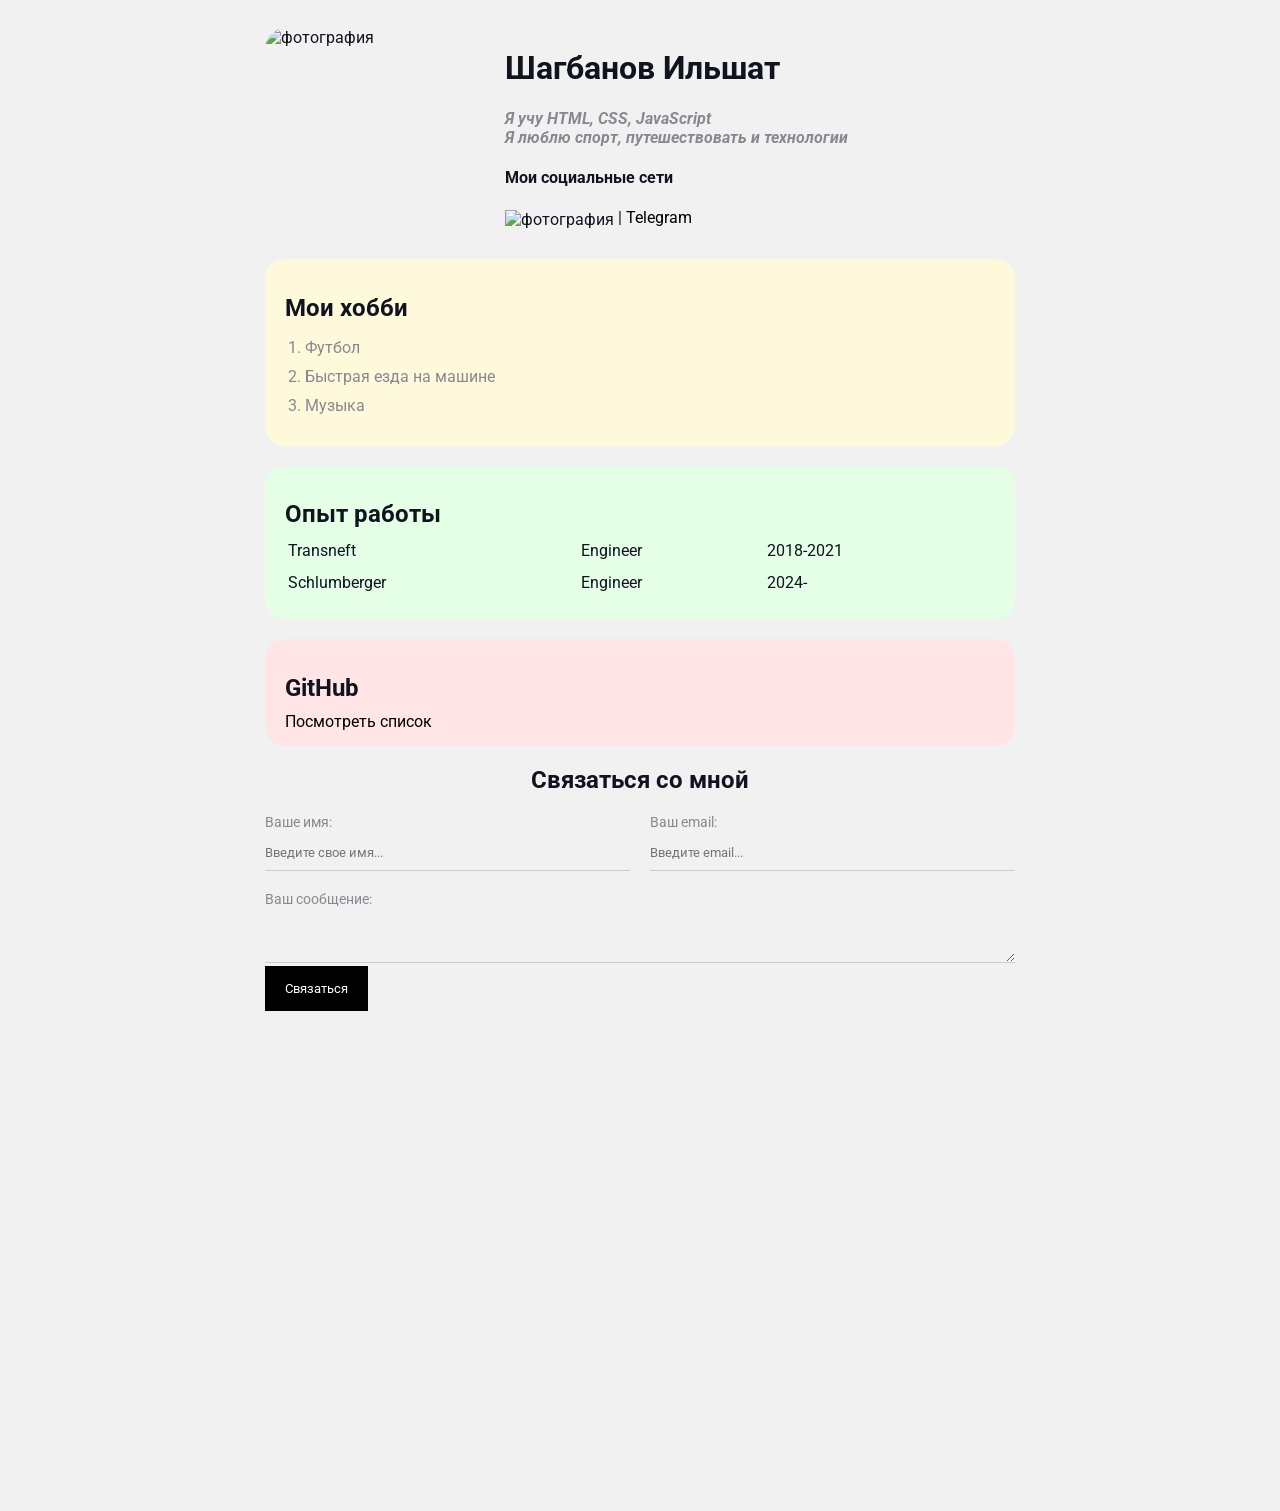
==== index.html @ 1d92acdd "Add files via upload" ====
<!DOCTYPE html>
<html>
    <head>
        <meta charset="UTF-8">
        <title>Ilshat CV</title>
        <link href="style.css" rel="stylesheet"/> 
    </head>
    
    <body>
        <div class="container">
            <div class="info">
                <img src= "./CV/IMG_9881.jpg", width="200", alt="фотография"
                class="avatar" />

                <div class="info-text">
                    <h1>Шагбанов Ильшат</h1>
                    <p>Я учу <strong>HTML, CSS, JavaScript</strong></p>
                    <p>Я люблю спорт, путешествовать и технологии</p>

                    <h4> Мои социальные сети</h4>

                        <img src= "./CV/icon-telegram.png", alt="фотография" class="icon"/>
                        |
                        <a href="https://t.me/nnlbtz" target="_blank">Telegram</a></li>
                
                </div>
 

            </div> 
            
            <div class="card bg-yellow">

                <h2>Мои хобби </h2>
                <ol class="list">
                    <li>Футбол</li>
                    <li>Быстрая езда на машине</li>
                    <li>Музыка</li>
                </ol>
            </div>
        
            <div class="card bg-green">
                <h2>Опыт работы</h2>
                <table class="table">
                    <tr>
                        <td>Transneft</td>
                        <td>Engineer</td>
                        <td>2018-2021</td>
                    </tr>
                    <tr>
                        <td>Schlumberger</td> 
                        <td>Engineer</td>
                        <td>2024-</td>
                    </tr>
                </table>
            </div>  
            
            <div class="card bg-red">
                <h2>GitHub</h2>
                <a href="https://github.com/Shifa72">Посмотреть список</a>
            </div>  

            <div class="contact">
                <h2>Связаться со мной</h2>

                <form action="/">
                    <div class="row">
                        <div class="form-group">
                            <label for="name">Ваше имя:</label>
                            <input type="text" id="name"
                            placeholder="Введите свое имя...">
                        </div>

                        <div class="form-group">
                            <label for="email">Ваш email:</label>
                            <input type="text" id="email"
                            placeholder="Введите email...">
                        </div>
                    </div>
                    <div class="form-group">
                        <label for="text">Ваш сообщение:</label>
                        <textarea id="text" rows="2" cols="15"> </textarea>
                    </div>

                    <input class="btn" type="submit" value="Связаться">
                </form>
            </div>

            <div class="position">
                <div class="box"></div>
            </div>
        </div>



        <div class="box-model">
                <div></div>
                <div></div>
                <div></div>
                <div></div>
        </div>

        <div style="margin-bottom: 500px;;">
        </div>
    </body>
</html>
---- style.css ----
@import url('https://fonts.googleapis.com/css2?family=Roboto:ital,wght@0,100;0,300;0,400;0,500;0,700;0,900;1,100;1,300;1,400;1,500;1,700;1,900&display=swap');

/* * {
    padding: 0;
    margin: 0;
} */

body {
    background-color: #f1f1f1;
    color: #0f141e;

    font-size: 16px;
    font-weight: normal;
    font-family: 'Roboto', sans-serif;

    /* font: normal 16px 'Roboto', sans-serif; */

}

a {
    color: black;
    text-decoration: none;
}

a:hover {
text-decoration: underline;
}

a:active {
    color: blue
}

a:visited {
    color: grey;
}


.avatar {
    width: 200px;
    border-radius:10%;
    box-shadow: 4px 4px 14px rgba(0,0,0,0 25);
}

.icon {
    vertical-align: middle;
    width: 18px;
}
.info {
    display: flex;
    margin-bottom: 20px;
}

.info-text {
    margin-left: 40px;
}

.info-text {
    margin-bottom: 10px;
}

@media (max-width: 700px){
    .info {
        text-align: center ;
        display: block;
    }
}
.info p {
    color: #86898f;
    margin: 0;
    font-style: italic;
    font-weight: bold;
    text-decoration: none;
    /* text-transform: uppercase; */
    /* letter-spacing: 5px; */
    /* word-spacing: 42px; */
}

.container {
    max-width: 750px;
    margin: auto;
    padding-top: 20px;
}

/* .social {
    background: orange;
    padding-top: 15px;
    padding-right: 20px;
    padding-bottom: 25px;
    padding-left: 30px;
    margin: 5px;

    border-bottom-style: dotted;
    border-top-width: 30px;
    border-right-color: blue;
   
}

.box-model > div{
    float: left;
    background-color: black;
    height: 200px;
    border: 4px solid red;
    width: 25%;
    box-sizing: border-box;

    
} */

.bg-yellow {
    background: #fff9dc ;
}
.bg-green {
    background: #e5ffe7 ;
}
.bg-red {
    background: #ffe5e5 ;
}

.card {
    padding: 15px 20px;
    margin-bottom: 20px;
    border-radius: 20px;

}

.card h2 {
    margin-bottom: 10px;
}

.list {
    padding: 0 20px;
}

.list li {
    color: #86898f;
    margin-bottom: 10px;
}

.table {
    width: 100%;
}

.table td {
    padding-bottom: 10px;
}

.contact h2 {
    text-align: center;
}

.form-group {
    display: block;
    font-size: 14px;
    color: #86898f;
}

.form-group input,
.form-group textarea{
    width: 100%;
    box-sizing: border-box;
    border: none;
    background: transparent;
    border-bottom: 1px solid #ccc;
    color: black;
    padding: 15px 0 10px;
    outline: none;
    font-family: inherit;
}

.row {
    display: flex;
    margin-bottom: 20px;
}

.row > .form-group {
    width: 50%;
    margin-right: 20px;
}

.row > .form-group:last-child {
    margin-right: 0;
}

.btn {
    background: black;
    padding: 15px 20px;
    color: white;
    border: none;
    font-family: inherit;
    cursor: pointer;
}

.btn:hover {
    opacity: 0.9;
}

/* Position 
плавающий банер

.position {
    position: relative;
    border: 4px solid black;
    margin-top: 40px;
    padding: 20px;
    height: 300px;
}

.box {
    position: fixed;
    top: 0;
    left: 0px;
    width: 100%;
    height: 80px;
    background: lightcoral;
} */
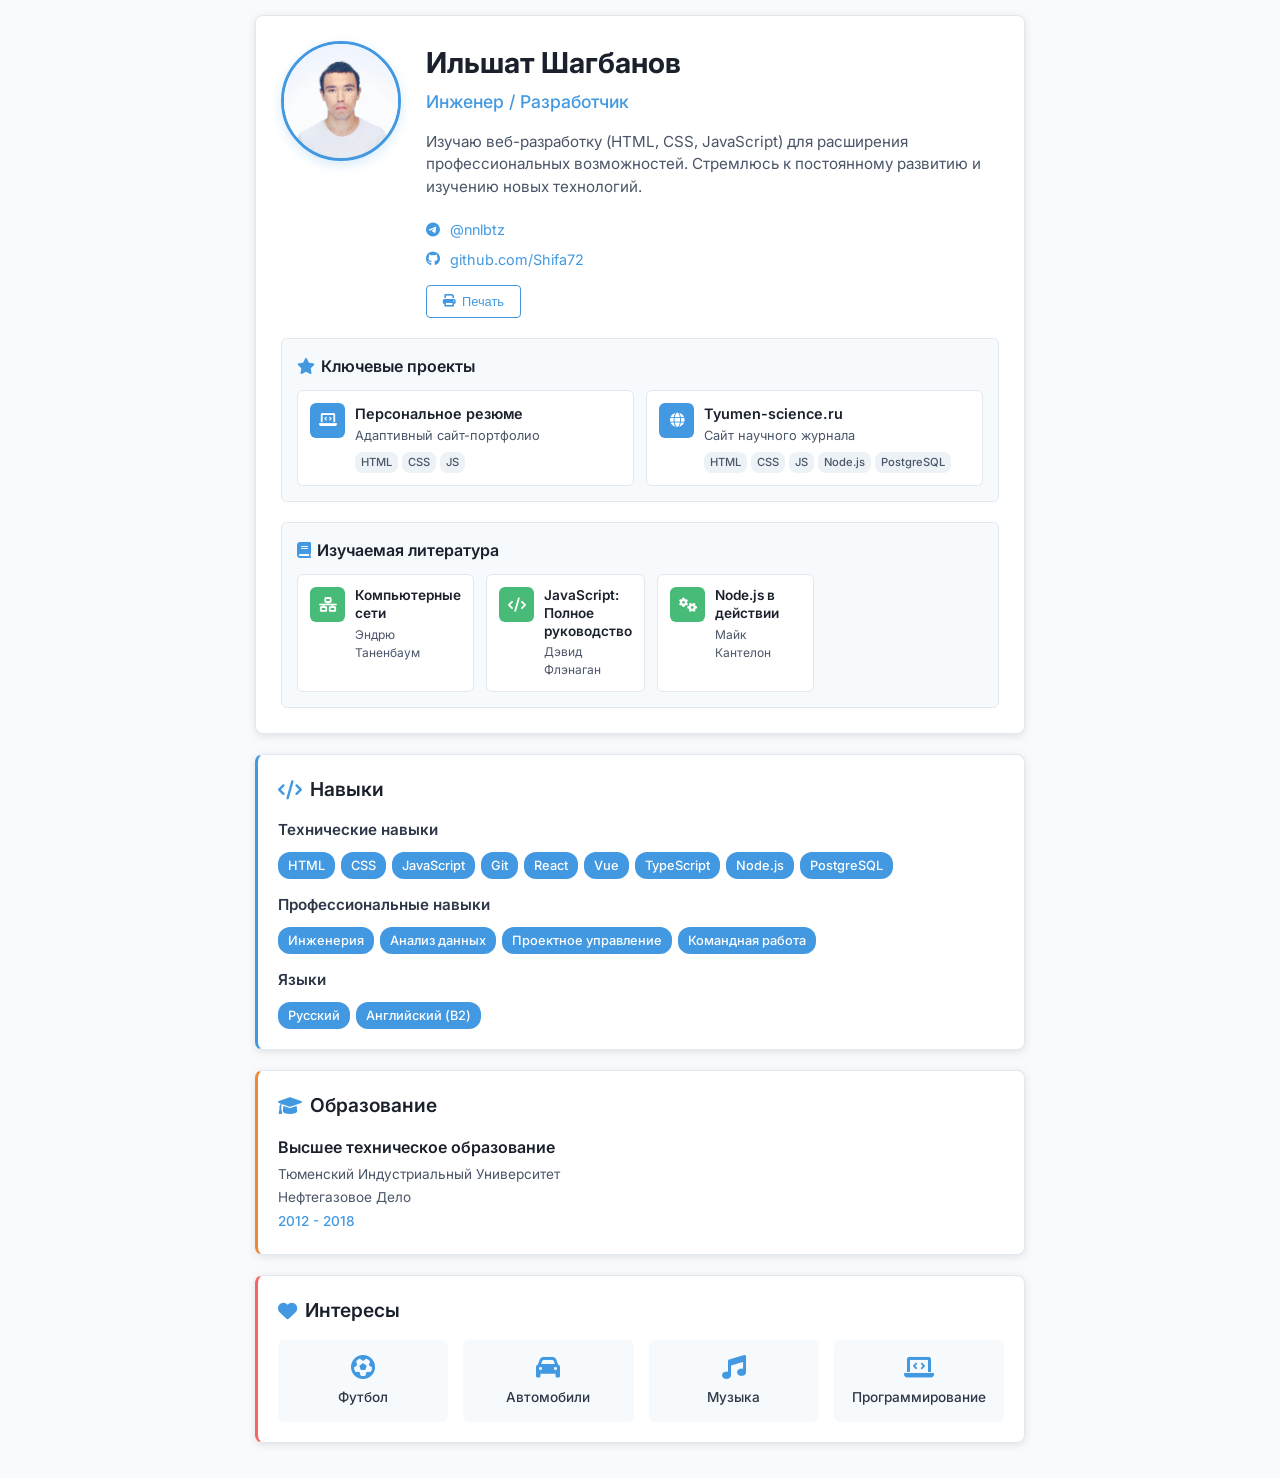
==== commit 68ff4088: "Initial commit:Обновление резюме" ====
--- a/index.html
+++ b/index.html
@@ -1,105 +1,194 @@
 <!DOCTYPE html>
-<html>
+<html lang="ru">
     <head>
         <meta charset="UTF-8">
-        <title>Ilshat CV</title>
-        <link href="style.css" rel="stylesheet"/> 
+        <meta name="viewport" content="width=device-width, initial-scale=1.0">
+        <title>Ильшат Шагбанов - Резюме</title>
+        <link href="style.css" rel="stylesheet"/>
+        <link rel="stylesheet" href="https://cdnjs.cloudflare.com/ajax/libs/font-awesome/6.0.0/css/all.min.css">
     </head>
     
     <body>
         <div class="container">
-            <div class="info">
-                <img src= "./CV/IMG_9881.jpg", width="200", alt="фотография"
-                class="avatar" />
-
-                <div class="info-text">
-                    <h1>Шагбанов Ильшат</h1>
-                    <p>Я учу <strong>HTML, CSS, JavaScript</strong></p>
-                    <p>Я люблю спорт, путешествовать и технологии</p>
-
-                    <h4> Мои социальные сети</h4>
-
-                        <img src= "./CV/icon-telegram.png", alt="фотография" class="icon"/>
-                        |
-                        <a href="https://t.me/nnlbtz" target="_blank">Telegram</a></li>
-                
-                </div>
- 
-
-            </div> 
-            
-            <div class="card bg-yellow">
-
-                <h2>Мои хобби </h2>
-                <ol class="list">
-                    <li>Футбол</li>
-                    <li>Быстрая езда на машине</li>
-                    <li>Музыка</li>
-                </ol>
-            </div>
-        
-            <div class="card bg-green">
-                <h2>Опыт работы</h2>
-                <table class="table">
-                    <tr>
-                        <td>Transneft</td>
-                        <td>Engineer</td>
-                        <td>2018-2021</td>
-                    </tr>
-                    <tr>
-                        <td>Schlumberger</td> 
-                        <td>Engineer</td>
-                        <td>2024-</td>
-                    </tr>
-                </table>
-            </div>  
-            
-            <div class="card bg-red">
-                <h2>GitHub</h2>
-                <a href="https://github.com/Shifa72">Посмотреть список</a>
-            </div>  
-
-            <div class="contact">
-                <h2>Связаться со мной</h2>
-
-                <form action="/">
-                    <div class="row">
-                        <div class="form-group">
-                            <label for="name">Ваше имя:</label>
-                            <input type="text" id="name"
-                            placeholder="Введите свое имя...">
+            <!-- Header Section -->
+            <header class="header">
+                <div class="profile-section">
+                    <img src="IMG_9881.jpg" alt="Ильшат Шагбанов" class="avatar" />
+                    <div class="profile-info">
+                        <h1>Ильшат Шагбанов</h1>
+                        <h2>Инженер / Разработчик</h2>
+                        <p class="summary">
+                            Изучаю веб-разработку (HTML, CSS, JavaScript) для расширения профессиональных возможностей. 
+                            Стремлюсь к постоянному развитию и изучению новых технологий.
+                        </p>
+                        
+                        <div class="contact-info">
+                            <div class="contact-item">
+                                <i class="fab fa-telegram"></i>
+                                <a href="https://t.me/nnlbtz" target="_blank">@nnlbtz</a>
+                            </div>
+                            <div class="contact-item">
+                                <i class="fab fa-github"></i>
+                                <a href="https://github.com/Shifa72" target="_blank">github.com/Shifa72</a>
+                            </div>
                         </div>
-
-                        <div class="form-group">
-                            <label for="email">Ваш email:</label>
-                            <input type="text" id="email"
-                            placeholder="Введите email...">
+                        
+                        <div class="action-buttons">
+                            <button class="btn btn-secondary" onclick="printResume()">
+                                <i class="fas fa-print"></i> Печать
+                            </button>
                         </div>
                     </div>
-                    <div class="form-group">
-                        <label for="text">Ваш сообщение:</label>
-                        <textarea id="text" rows="2" cols="15"> </textarea>
+                </div>
+                
+                <!-- Featured Projects -->
+                <div class="featured-projects">
+                    <h3><i class="fas fa-star"></i> Ключевые проекты</h3>
+                    <div class="projects-preview">
+                        <div class="project-preview-item">
+                            <div class="project-icon">
+                                <i class="fas fa-laptop-code"></i>
+                            </div>
+                                        <div class="project-info">
+                                        <h4>Персональное резюме</h4>
+                                        <p>Адаптивный сайт-портфолио</p>
+                                        <div class="project-tech-preview">
+                                            <span>HTML</span>
+                                            <span>CSS</span>
+                                            <span>JS</span>
+                                        </div>
+                                    </div>
+                        </div>
+                        <div class="project-preview-item">
+                            <div class="project-icon">
+                                <i class="fas fa-globe"></i>
+                            </div>
+                            <div class="project-info">
+                                <h4><a href="https://tyumen-science.ru" target="_blank">Tyumen-science.ru</a></h4>
+                                <p>Сайт научного журнала</p>
+                                <div class="project-tech-preview">
+                                    <span>HTML</span>
+                                    <span>CSS</span>
+                                    <span>JS</span>
+                                    <span>Node.js</span>
+                                    <span>PostgreSQL</span>
+                                </div>
+                            </div>
+                        </div>
                     </div>
+                </div>
+                
+                <!-- Learning Resources -->
+                <div class="learning-resources">
+                    <h3><i class="fas fa-book"></i> Изучаемая литература</h3>
+                    <div class="books-grid">
+                        <div class="book-item">
+                            <div class="book-icon">
+                                <i class="fas fa-network-wired"></i>
+                            </div>
+                            <div class="book-info">
+                                <h4>Компьютерные сети</h4>
+                                <p>Эндрю Таненбаум</p>
+                            </div>
+                        </div>
+                        <div class="book-item">
+                            <div class="book-icon">
+                                <i class="fas fa-code"></i>
+                            </div>
+                            <div class="book-info">
+                                <h4>JavaScript: Полное руководство</h4>
+                                <p>Дэвид Флэнаган</p>
+                            </div>
+                        </div>
+                        <div class="book-item">
+                            <div class="book-icon">
+                                <i class="fas fa-cogs"></i>
+                            </div>
+                            <div class="book-info">
+                                <h4>Node.js в действии</h4>
+                                <p>Майк Кантелон</p>
+                            </div>
+                        </div>
+                        
+                    </div>
+                </div>
+            </header>
 
-                    <input class="btn" type="submit" value="Связаться">
-                </form>
-            </div>
+            <!-- Skills Section -->
+            <section class="card bg-blue">
+                <h2><i class="fas fa-code"></i> Навыки</h2>
+                <div class="skills-grid">
+                    <div class="skill-category">
+                        <h3>Технические навыки</h3>
+                        <div class="skill-tags">
+                            <span class="skill-tag">HTML</span>
+                            <span class="skill-tag">CSS</span>
+                            <span class="skill-tag">JavaScript</span>
+                            <span class="skill-tag">Git</span>
+                            <span class="skill-tag">React</span>
+                            <span class="skill-tag">Vue</span>
+                            <span class="skill-tag">TypeScript</span>
+                            <span class="skill-tag">Node.js</span>
+                            <span class="skill-tag">PostgreSQL</span>
+                        </div>
+                    </div>
+                    <div class="skill-category">
+                        <h3>Профессиональные навыки</h3>
+                        <div class="skill-tags">
+                            <span class="skill-tag">Инженерия</span>
+                            <span class="skill-tag">Анализ данных</span>
+                            <span class="skill-tag">Проектное управление</span>
+                            <span class="skill-tag">Командная работа</span>
+                        </div>
+                    </div>
+                    <div class="skill-category">
+                        <h3>Языки</h3>
+                        <div class="skill-tags">
+                            <span class="skill-tag">Русский</span>
+                            <span class="skill-tag">Английский (B2)</span>
+                        </div>
+                    </div>
+                </div>
+            </section>
 
-            <div class="position">
-                <div class="box"></div>
-            </div>
+
+            <!-- Education Section -->
+            <section class="card bg-yellow">
+                <h2><i class="fas fa-graduation-cap"></i> Образование</h2>
+                <div class="education-item">
+                    <h3>Высшее техническое образование</h3>
+                    <p>Тюменский Индустриальный Университет</p>
+                    <p>Нефтегазовое Дело</p>
+                    <p class="education-year">2012 - 2018</p>
+                </div>
+            </section>
+
+            <!-- Interests Section -->
+            <section class="card bg-red">
+                <h2><i class="fas fa-heart"></i> Интересы</h2>
+                <div class="interests-grid">
+                    <div class="interest-item">
+                        <i class="fas fa-futbol"></i>
+                        <span>Футбол</span>
+                    </div>
+                    <div class="interest-item">
+                        <i class="fas fa-car"></i>
+                        <span>Автомобили</span>
+                    </div>
+                    <div class="interest-item">
+                        <i class="fas fa-music"></i>
+                        <span>Музыка</span>
+                    </div>
+                    <div class="interest-item">
+                        <i class="fas fa-laptop-code"></i>
+                        <span>Программирование</span>
+                    </div>
+                </div>
+            </section>
+
+
         </div>
 
-
-
-        <div class="box-model">
-                <div></div>
-                <div></div>
-                <div></div>
-                <div></div>
-        </div>
-
-        <div style="margin-bottom: 500px;;">
-        </div>
+        <script src="script.js"></script>
     </body>
 </html>
--- a/style.css
+++ b/style.css
@@ -1,216 +1,688 @@
-
-@import url('https://fonts.googleapis.com/css2?family=Roboto:ital,wght@0,100;0,300;0,400;0,500;0,700;0,900;1,100;1,300;1,400;1,500;1,700;1,900&display=swap');
-
-/* * {
+@import url('https://fonts.googleapis.com/css2?family=Inter:wght@300;400;500;600;700&display=swap');
+
+* {
+    margin: 0;
     padding: 0;
+    box-sizing: border-box;
+}
+
+body {
+    background: #f8fafc;
+    color: #2d3748;
+    font-family: 'Inter', sans-serif;
+    line-height: 1.5;
+    min-height: 100vh;
+    font-size: 14px;
+}
+
+.container {
+    max-width: 800px;
+    margin: 0 auto;
+    padding: 15px;
+}
+
+/* Header Styles */
+.header {
+    background: white;
+    border-radius: 8px;
+    padding: 25px;
+    margin-bottom: 20px;
+    box-shadow: 0 2px 8px rgba(0, 0, 0, 0.1);
+    border: 1px solid #e2e8f0;
+}
+
+.profile-section {
+    display: flex;
+    gap: 25px;
+    align-items: flex-start;
+}
+
+.avatar {
+    width: 120px;
+    height: 120px;
+    border-radius: 50%;
+    object-fit: cover;
+    border: 3px solid #4299e1;
+    box-shadow: 0 4px 12px rgba(66, 153, 225, 0.2);
+}
+
+.profile-info h1 {
+    font-size: 1.8rem;
+    font-weight: 700;
+    color: #1a202c;
+    margin-bottom: 5px;
+}
+
+.profile-info h2 {
+    font-size: 1.1rem;
+    font-weight: 500;
+    color: #4299e1;
+    margin-bottom: 15px;
+}
+
+.summary {
+    color: #4a5568;
+    font-size: 0.95rem;
+    line-height: 1.5;
+    margin-bottom: 20px;
+}
+
+.contact-info {
+    display: flex;
+    flex-direction: column;
+    gap: 8px;
+    margin-bottom: 15px;
+}
+
+.contact-item {
+    display: flex;
+    align-items: center;
+    gap: 8px;
+    color: #4a5568;
+    font-size: 0.9rem;
+}
+
+.contact-item i {
+    width: 16px;
+    color: #4299e1;
+}
+
+.contact-item a {
+    color: #4299e1;
+    text-decoration: none;
+    transition: color 0.2s ease;
+}
+
+.contact-item a:hover {
+    color: #3182ce;
+    text-decoration: underline;
+}
+
+/* Featured Projects in Header */
+.featured-projects {
+    margin-top: 20px;
+    padding: 15px;
+    background: #f7fafc;
+    border-radius: 6px;
+    border: 1px solid #e2e8f0;
+}
+
+.featured-projects h3 {
+    font-size: 1rem;
+    font-weight: 600;
+    color: #1a202c;
+    margin-bottom: 12px;
+    display: flex;
+    align-items: center;
+    gap: 6px;
+}
+
+.featured-projects h3 i {
+    color: #4299e1;
+}
+
+.projects-preview {
+    display: grid;
+    grid-template-columns: 1fr 1fr;
+    gap: 12px;
+}
+
+.project-preview-item {
+    display: flex;
+    gap: 10px;
+    padding: 12px;
+    background: white;
+    border-radius: 6px;
+    border: 1px solid #e2e8f0;
+    transition: transform 0.2s ease;
+}
+
+.project-preview-item:hover {
+    transform: translateY(-1px);
+    box-shadow: 0 2px 8px rgba(66, 153, 225, 0.15);
+}
+
+.project-icon {
+    width: 35px;
+    height: 35px;
+    background: #4299e1;
+    border-radius: 6px;
+    display: flex;
+    align-items: center;
+    justify-content: center;
+    flex-shrink: 0;
+}
+
+.project-icon i {
+    color: white;
+    font-size: 0.9rem;
+}
+
+.project-info {
+    flex: 1;
+}
+
+.project-info h4 {
+    font-size: 0.9rem;
+    font-weight: 600;
+    color: #1a202c;
+    margin-bottom: 3px;
+}
+
+.project-info h4 a {
+    color: #1a202c;
+    text-decoration: none;
+    transition: color 0.2s ease;
+}
+
+.project-info h4 a:hover {
+    color: #4299e1;
+    text-decoration: underline;
+}
+
+.project-info p {
+    font-size: 0.8rem;
+    color: #4a5568;
+    margin-bottom: 8px;
+    line-height: 1.3;
+}
+
+.project-tech-preview {
+    display: flex;
+    flex-wrap: wrap;
+    gap: 4px;
+}
+
+.project-tech-preview span {
+    background: #edf2f7;
+    color: #4a5568;
+    padding: 2px 6px;
+    border-radius: 8px;
+    font-size: 0.7rem;
+    font-weight: 500;
+}
+
+/* Learning Resources */
+.learning-resources {
+    margin-top: 20px;
+    padding: 15px;
+    background: #f7fafc;
+    border-radius: 6px;
+    border: 1px solid #e2e8f0;
+}
+
+.learning-resources h3 {
+    font-size: 1rem;
+    font-weight: 600;
+    color: #1a202c;
+    margin-bottom: 12px;
+    display: flex;
+    align-items: center;
+    gap: 6px;
+}
+
+.learning-resources h3 i {
+    color: #4299e1;
+}
+
+.books-grid {
+    display: grid;
+    grid-template-columns: 1fr 1fr 1fr 1fr;
+    gap: 12px;
+}
+
+.book-item {
+    display: flex;
+    gap: 10px;
+    padding: 12px;
+    background: white;
+    border-radius: 6px;
+    border: 1px solid #e2e8f0;
+    transition: transform 0.2s ease;
+}
+
+.book-item:hover {
+    transform: translateY(-1px);
+    box-shadow: 0 2px 8px rgba(66, 153, 225, 0.15);
+}
+
+.book-icon {
+    width: 35px;
+    height: 35px;
+    background: #48bb78;
+    border-radius: 6px;
+    display: flex;
+    align-items: center;
+    justify-content: center;
+    flex-shrink: 0;
+}
+
+.book-icon i {
+    color: white;
+    font-size: 0.9rem;
+}
+
+.book-info h4 {
+    font-size: 0.85rem;
+    font-weight: 600;
+    color: #1a202c;
+    margin-bottom: 3px;
+    line-height: 1.3;
+}
+
+.book-info p {
+    font-size: 0.75rem;
+    color: #4a5568;
     margin: 0;
-} */
-
-body {
-    background-color: #f1f1f1;
-    color: #0f141e;
-
-    font-size: 16px;
-    font-weight: normal;
-    font-family: 'Roboto', sans-serif;
-
-    /* font: normal 16px 'Roboto', sans-serif; */
-
-}
-
-a {
-    color: black;
-    text-decoration: none;
-}
-
-a:hover {
-text-decoration: underline;
-}
-
-a:active {
-    color: blue
-}
-
-a:visited {
-    color: grey;
-}
-
-
-.avatar {
-    width: 200px;
-    border-radius:10%;
-    box-shadow: 4px 4px 14px rgba(0,0,0,0 25);
-}
-
-.icon {
-    vertical-align: middle;
-    width: 18px;
-}
-.info {
-    display: flex;
+}
+
+.action-buttons {
+    display: flex;
+    gap: 10px;
+    margin-top: 15px;
+    flex-wrap: wrap;
+}
+
+.btn-secondary {
+    background: transparent !important;
+    color: #4299e1 !important;
+    border: 1px solid #4299e1 !important;
+    padding: 8px 16px !important;
+    font-size: 0.8rem !important;
+    width: auto !important;
+    text-decoration: none !important;
+    display: inline-flex !important;
+    align-items: center !important;
+    gap: 6px !important;
+}
+
+.btn-secondary:hover {
+    background: #4299e1 !important;
+    color: white !important;
+    transform: translateY(-1px);
+}
+
+/* Card Styles */
+.card {
+    background: white;
+    border-radius: 8px;
+    padding: 20px;
     margin-bottom: 20px;
-}
-
-.info-text {
-    margin-left: 40px;
-}
-
-.info-text {
+    box-shadow: 0 2px 8px rgba(0, 0, 0, 0.1);
+    border: 1px solid #e2e8f0;
+}
+
+.card h2 {
+    font-size: 1.2rem;
+    font-weight: 600;
+    color: #1a202c;
+    margin-bottom: 15px;
+    display: flex;
+    align-items: center;
+    gap: 8px;
+}
+
+.card h2 i {
+    color: #4299e1;
+}
+
+/* Background Colors */
+.bg-blue {
+    border-left: 3px solid #4299e1;
+}
+
+.bg-green {
+    border-left: 3px solid #48bb78;
+}
+
+.bg-yellow {
+    border-left: 3px solid #ed8936;
+}
+
+.bg-red {
+    border-left: 3px solid #f56565;
+}
+
+.bg-light {
+    border-left: 3px solid #a0aec0;
+}
+
+/* Skills Section */
+.skills-grid {
+    display: grid;
+    gap: 15px;
+}
+
+.skill-category h3 {
+    font-size: 0.95rem;
+    font-weight: 600;
+    color: #2d3748;
     margin-bottom: 10px;
 }
 
-@media (max-width: 700px){
-    .info {
-        text-align: center ;
-        display: block;
-    }
-}
-.info p {
-    color: #86898f;
-    margin: 0;
-    font-style: italic;
+.skill-tags {
+    display: flex;
+    flex-wrap: wrap;
+    gap: 6px;
+}
+
+.skill-tag {
+    background: #4299e1;
+    color: white;
+    padding: 4px 10px;
+    border-radius: 12px;
+    font-size: 0.8rem;
+    font-weight: 500;
+    transition: transform 0.2s ease;
+}
+
+.skill-tag:hover {
+    transform: scale(1.02);
+}
+
+/* Timeline Styles */
+.timeline {
+    display: flex;
+    flex-direction: column;
+    gap: 20px;
+}
+
+.timeline-item {
+    display: flex;
+    gap: 20px;
+    position: relative;
+}
+
+.timeline-item::before {
+    content: '';
+    position: absolute;
+    left: 80px;
+    top: 0;
+    bottom: -20px;
+    width: 2px;
+    background: #e2e8f0;
+}
+
+.timeline-item:last-child::before {
+    display: none;
+}
+
+.timeline-date {
+    min-width: 80px;
+    font-weight: 600;
+    color: #4299e1;
+    font-size: 0.85rem;
+}
+
+.timeline-content h3 {
+    font-size: 1rem;
+    font-weight: 600;
+    color: #1a202c;
+    margin-bottom: 3px;
+}
+
+.timeline-content h4 {
+    font-size: 0.9rem;
+    font-weight: 500;
+    color: #4299e1;
+    margin-bottom: 10px;
+}
+
+.timeline-content ul {
+    list-style: none;
+    padding-left: 0;
+}
+
+.timeline-content li {
+    position: relative;
+    padding-left: 15px;
+    margin-bottom: 5px;
+    color: #4a5568;
+    font-size: 0.85rem;
+}
+
+.timeline-content li::before {
+    content: '•';
+    position: absolute;
+    left: 0;
+    color: #4299e1;
     font-weight: bold;
-    text-decoration: none;
-    /* text-transform: uppercase; */
-    /* letter-spacing: 5px; */
-    /* word-spacing: 42px; */
-}
-
-.container {
-    max-width: 750px;
-    margin: auto;
-    padding-top: 20px;
-}
-
-/* .social {
-    background: orange;
-    padding-top: 15px;
-    padding-right: 20px;
-    padding-bottom: 25px;
-    padding-left: 30px;
-    margin: 5px;
-
-    border-bottom-style: dotted;
-    border-top-width: 30px;
-    border-right-color: blue;
-   
-}
-
-.box-model > div{
-    float: left;
-    background-color: black;
-    height: 200px;
-    border: 4px solid red;
-    width: 25%;
-    box-sizing: border-box;
-
-    
-} */
-
-.bg-yellow {
-    background: #fff9dc ;
-}
-.bg-green {
-    background: #e5ffe7 ;
-}
-.bg-red {
-    background: #ffe5e5 ;
-}
-
-.card {
-    padding: 15px 20px;
-    margin-bottom: 20px;
-    border-radius: 20px;
-
-}
-
-.card h2 {
-    margin-bottom: 10px;
-}
-
-.list {
-    padding: 0 20px;
-}
-
-.list li {
-    color: #86898f;
-    margin-bottom: 10px;
-}
-
-.table {
-    width: 100%;
-}
-
-.table td {
-    padding-bottom: 10px;
-}
-
-.contact h2 {
+}
+
+/* Education Section */
+.education-item h3 {
+    font-size: 1rem;
+    font-weight: 600;
+    color: #1a202c;
+    margin-bottom: 5px;
+}
+
+.education-item p {
+    color: #4a5568;
+    margin-bottom: 3px;
+    font-size: 0.85rem;
+}
+
+.education-year {
+    color: #4299e1 !important;
+    font-weight: 500;
+}
+
+/* Interests Section */
+.interests-grid {
+    display: grid;
+    grid-template-columns: repeat(auto-fit, minmax(120px, 1fr));
+    gap: 15px;
+}
+
+.interest-item {
+    display: flex;
+    flex-direction: column;
+    align-items: center;
+    gap: 8px;
+    padding: 15px;
+    background: #f7fafc;
+    border-radius: 6px;
+    transition: transform 0.2s ease;
+}
+
+.interest-item:hover {
+    transform: translateY(-2px);
+    background: #edf2f7;
+}
+
+.interest-item i {
+    font-size: 1.5rem;
+    color: #4299e1;
+}
+
+.interest-item span {
+    font-weight: 500;
+    color: #2d3748;
     text-align: center;
-}
-
-.form-group {
-    display: block;
-    font-size: 14px;
-    color: #86898f;
-}
-
-.form-group input,
-.form-group textarea{
-    width: 100%;
-    box-sizing: border-box;
-    border: none;
-    background: transparent;
-    border-bottom: 1px solid #ccc;
-    color: black;
-    padding: 15px 0 10px;
-    outline: none;
-    font-family: inherit;
-}
-
-.row {
-    display: flex;
-    margin-bottom: 20px;
-}
-
-.row > .form-group {
-    width: 50%;
-    margin-right: 20px;
-}
-
-.row > .form-group:last-child {
-    margin-right: 0;
-}
+    font-size: 0.85rem;
+}
+
+
+
+
 
 .btn {
-    background: black;
-    padding: 15px 20px;
+    background: #4299e1;
     color: white;
     border: none;
-    font-family: inherit;
+    padding: 10px 20px;
+    border-radius: 4px;
+    font-size: 0.85rem;
+    font-weight: 500;
     cursor: pointer;
+    transition: background 0.2s ease;
+    display: flex;
+    align-items: center;
+    gap: 8px;
+    justify-content: center;
+    width: 100%;
 }
 
 .btn:hover {
-    opacity: 0.9;
-}
-
-/* Position 
-плавающий банер
-
-.position {
-    position: relative;
-    border: 4px solid black;
-    margin-top: 40px;
-    padding: 20px;
-    height: 300px;
-}
-
-.box {
-    position: fixed;
-    top: 0;
-    left: 0px;
-    width: 100%;
-    height: 80px;
-    background: lightcoral;
-} */+    background: #3182ce;
+}
+
+/* Responsive Design */
+@media (max-width: 768px) {
+    .container {
+        padding: 10px;
+    }
+    
+    .header {
+        padding: 20px;
+    }
+    
+    .profile-section {
+        flex-direction: column;
+        text-align: center;
+        gap: 20px;
+    }
+    
+    .avatar {
+        width: 100px;
+        height: 100px;
+        margin: 0 auto;
+    }
+    
+    .profile-info h1 {
+        font-size: 1.5rem;
+    }
+    
+    .contact-info {
+        align-items: center;
+    }
+    
+    .timeline-item {
+        flex-direction: column;
+        gap: 10px;
+    }
+    
+    .timeline-item::before {
+        display: none;
+    }
+    
+    .form-row {
+        grid-template-columns: 1fr;
+    }
+    
+    .interests-grid {
+        grid-template-columns: repeat(2, 1fr);
+    }
+    
+    .card {
+        padding: 15px;
+    }
+    
+    .featured-projects {
+        margin: 15px 0;
+        padding: 12px;
+    }
+    
+    .project-preview-item {
+        flex-direction: column;
+        text-align: center;
+        gap: 8px;
+    }
+    
+    .project-icon {
+        margin: 0 auto;
+    }
+    
+    .projects-preview {
+        grid-template-columns: 1fr;
+    }
+    
+    .action-buttons {
+        justify-content: center;
+    }
+    
+    .learning-resources {
+        margin-top: 20px;
+        padding: 15px;
+        background: #f7fafc;
+        border-radius: 6px;
+        border: 1px solid #e2e8f0;
+    }
+    
+    .books-grid {
+        grid-template-columns: 1fr 1fr;
+    }
+}
+
+@media (max-width: 480px) {
+    .profile-info h1 {
+        font-size: 1.3rem;
+    }
+    
+    .interests-grid {
+        grid-template-columns: 1fr;
+    }
+    
+    .skill-tags {
+        justify-content: center;
+    }
+    
+    .books-grid {
+        grid-template-columns: 1fr;
+    }
+}
+
+/* Print Styles */
+@media print {
+    body {
+        background: white !important;
+        color: black !important;
+        font-size: 12px !important;
+    }
+    
+    .container {
+        max-width: none !important;
+        padding: 0 !important;
+    }
+    
+    .header {
+        box-shadow: none !important;
+        border: 1px solid #ddd !important;
+        padding: 15px !important;
+    }
+    
+    .card {
+        box-shadow: none !important;
+        border: 1px solid #ddd !important;
+        page-break-inside: avoid;
+        padding: 15px !important;
+        margin-bottom: 15px !important;
+    }
+    
+    .action-buttons {
+        display: none !important;
+    }
+    
+    .btn {
+        background: #333 !important;
+        color: white !important;
+    }
+    
+    .skill-tag {
+        background: #333 !important;
+        color: white !important;
+    }
+    
+    .timeline-item::before {
+        background: #333 !important;
+    }
+    
+    .interest-item {
+        background: #f5f5f5 !important;
+    }
+    
+    .featured-projects {
+        background: #f9f9f9 !important;
+    }
+}
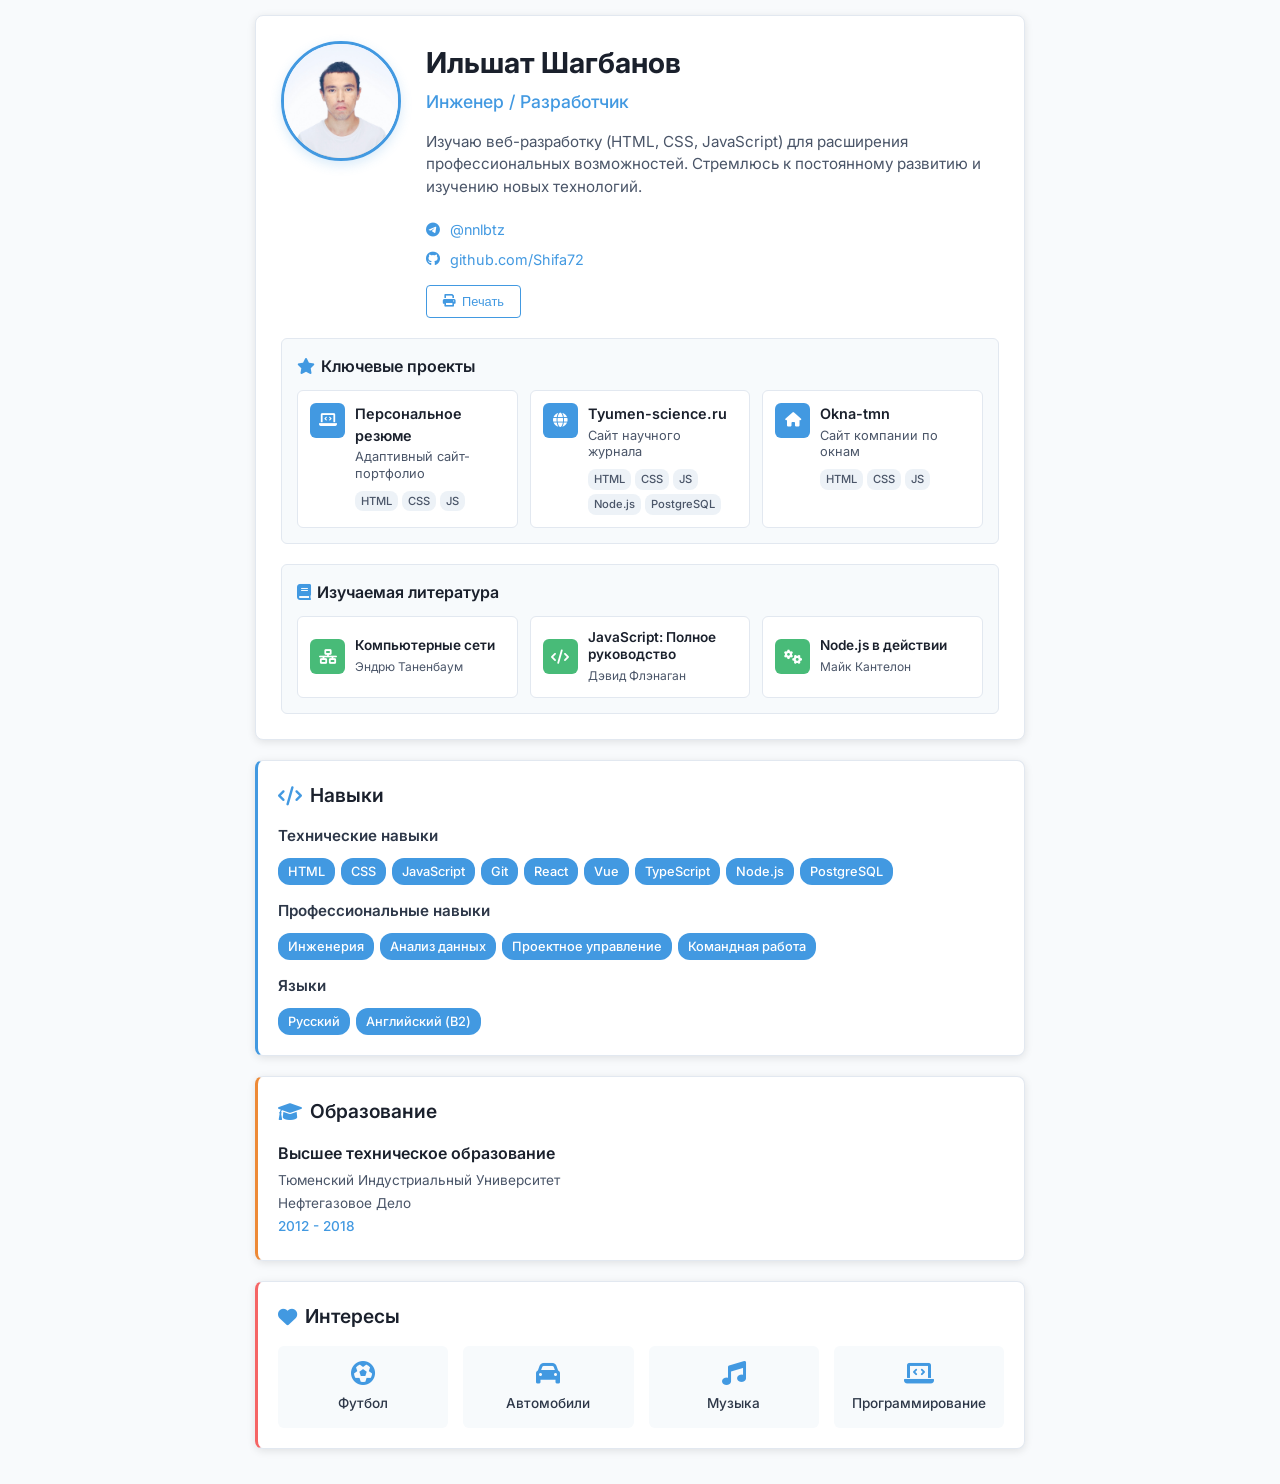
==== commit a951e09b: "Add third project and improve layout: Add Okna-tmn project, balance books grid to 3 columns, improve" ====
--- a/index.html
+++ b/index.html
@@ -75,6 +75,20 @@
                                 </div>
                             </div>
                         </div>
+                        <div class="project-preview-item">
+                            <div class="project-icon">
+                                <i class="fas fa-home"></i>
+                            </div>
+                            <div class="project-info">
+                                <h4><a href="https://shifa72.github.io/okna-tmn/" target="_blank">Okna-tmn</a></h4>
+                                <p>Сайт компании по окнам</p>
+                                <div class="project-tech-preview">
+                                    <span>HTML</span>
+                                    <span>CSS</span>
+                                    <span>JS</span>
+                                </div>
+                            </div>
+                        </div>
                     </div>
                 </div>
                 
--- a/style.css
+++ b/style.css
@@ -123,7 +123,7 @@
 
 .projects-preview {
     display: grid;
-    grid-template-columns: 1fr 1fr;
+    grid-template-columns: 1fr 1fr 1fr;
     gap: 12px;
 }
 
@@ -209,6 +209,7 @@
     background: #f7fafc;
     border-radius: 6px;
     border: 1px solid #e2e8f0;
+    width: 100%;
 }
 
 .learning-resources h3 {
@@ -227,8 +228,11 @@
 
 .books-grid {
     display: grid;
-    grid-template-columns: 1fr 1fr 1fr 1fr;
+    grid-template-columns: 1fr 1fr 1fr;
     gap: 12px;
+    width: 100%;
+    align-items: stretch;
+    justify-items: stretch;
 }
 
 .book-item {
@@ -239,6 +243,8 @@
     border-radius: 6px;
     border: 1px solid #e2e8f0;
     transition: transform 0.2s ease;
+    height: 100%;
+    align-items: center;
 }
 
 .book-item:hover {
@@ -595,7 +601,7 @@
     }
     
     .projects-preview {
-        grid-template-columns: 1fr;
+        grid-template-columns: 1fr 1fr;
     }
     
     .action-buttons {
@@ -612,6 +618,9 @@
     
     .books-grid {
         grid-template-columns: 1fr 1fr;
+        width: 100%;
+        align-items: stretch;
+        justify-items: stretch;
     }
 }
 
@@ -629,6 +638,13 @@
     }
     
     .books-grid {
+        grid-template-columns: 1fr;
+        width: 100%;
+        align-items: stretch;
+        justify-items: stretch;
+    }
+    
+    .projects-preview {
         grid-template-columns: 1fr;
     }
 }
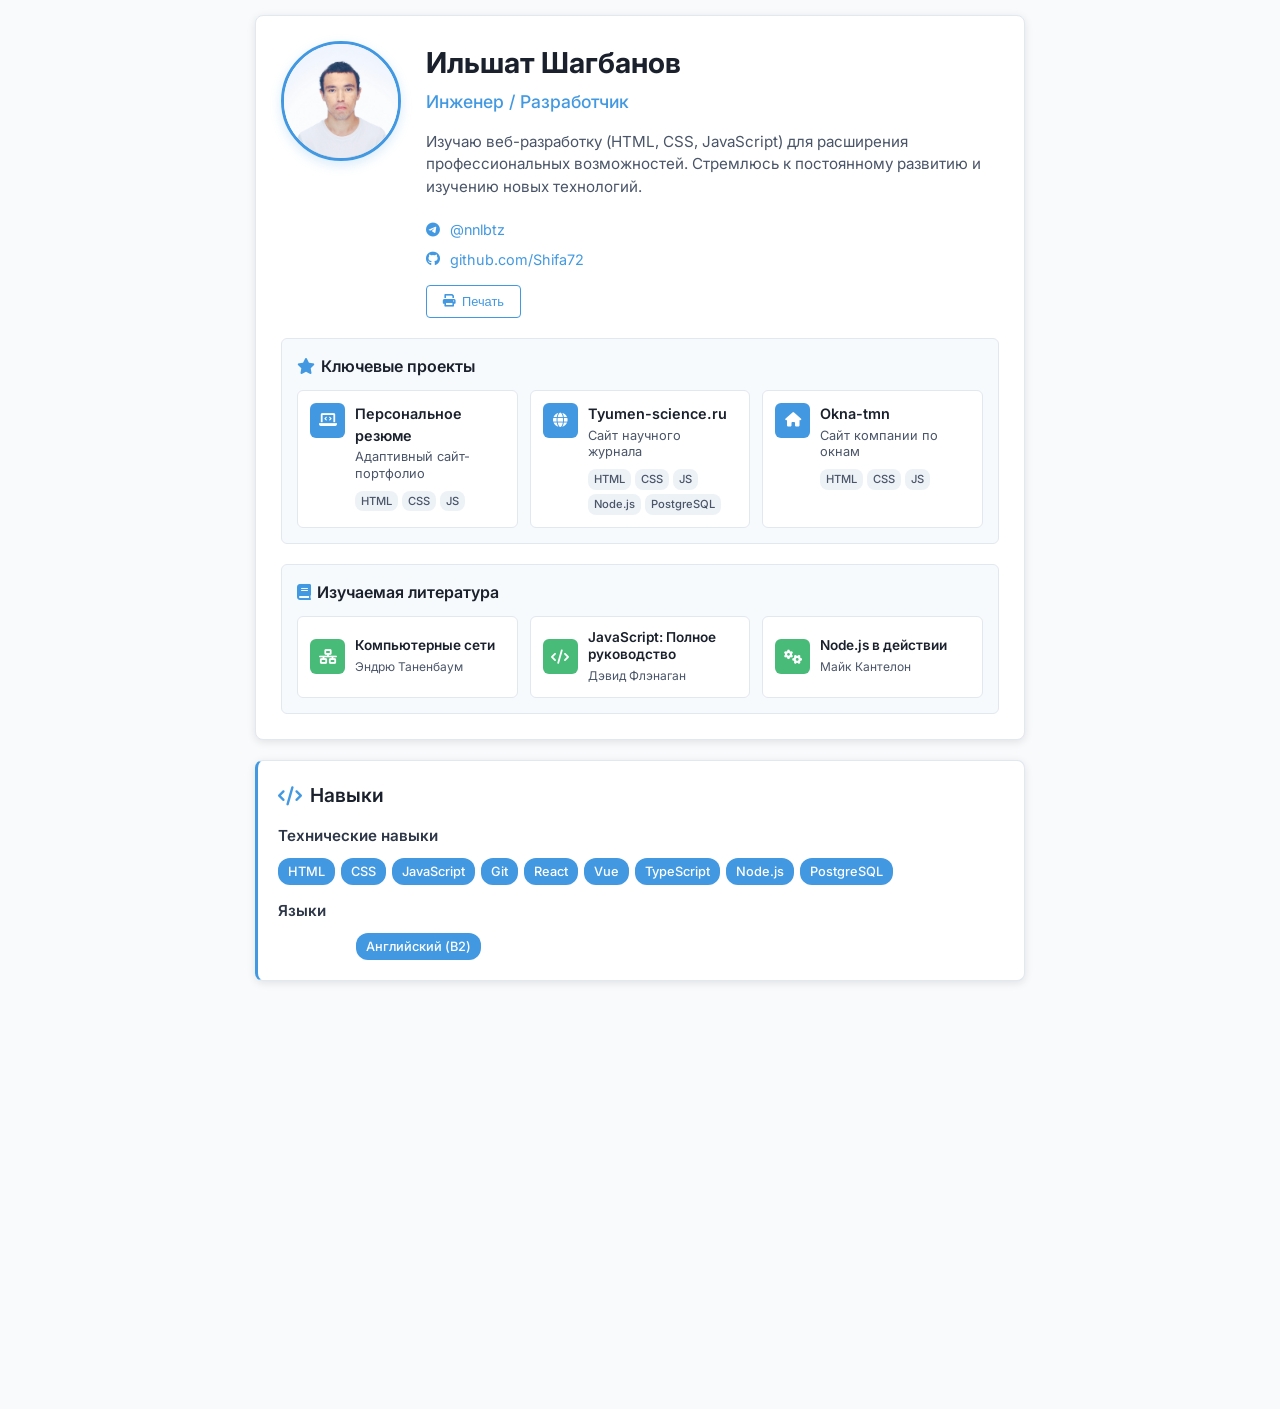
==== commit d1a4d15b: "Update index.html" ====
--- a/index.html
+++ b/index.html
@@ -147,15 +147,6 @@
                         </div>
                     </div>
                     <div class="skill-category">
-                        <h3>Профессиональные навыки</h3>
-                        <div class="skill-tags">
-                            <span class="skill-tag">Инженерия</span>
-                            <span class="skill-tag">Анализ данных</span>
-                            <span class="skill-tag">Проектное управление</span>
-                            <span class="skill-tag">Командная работа</span>
-                        </div>
-                    </div>
-                    <div class="skill-category">
                         <h3>Языки</h3>
                         <div class="skill-tags">
                             <span class="skill-tag">Русский</span>
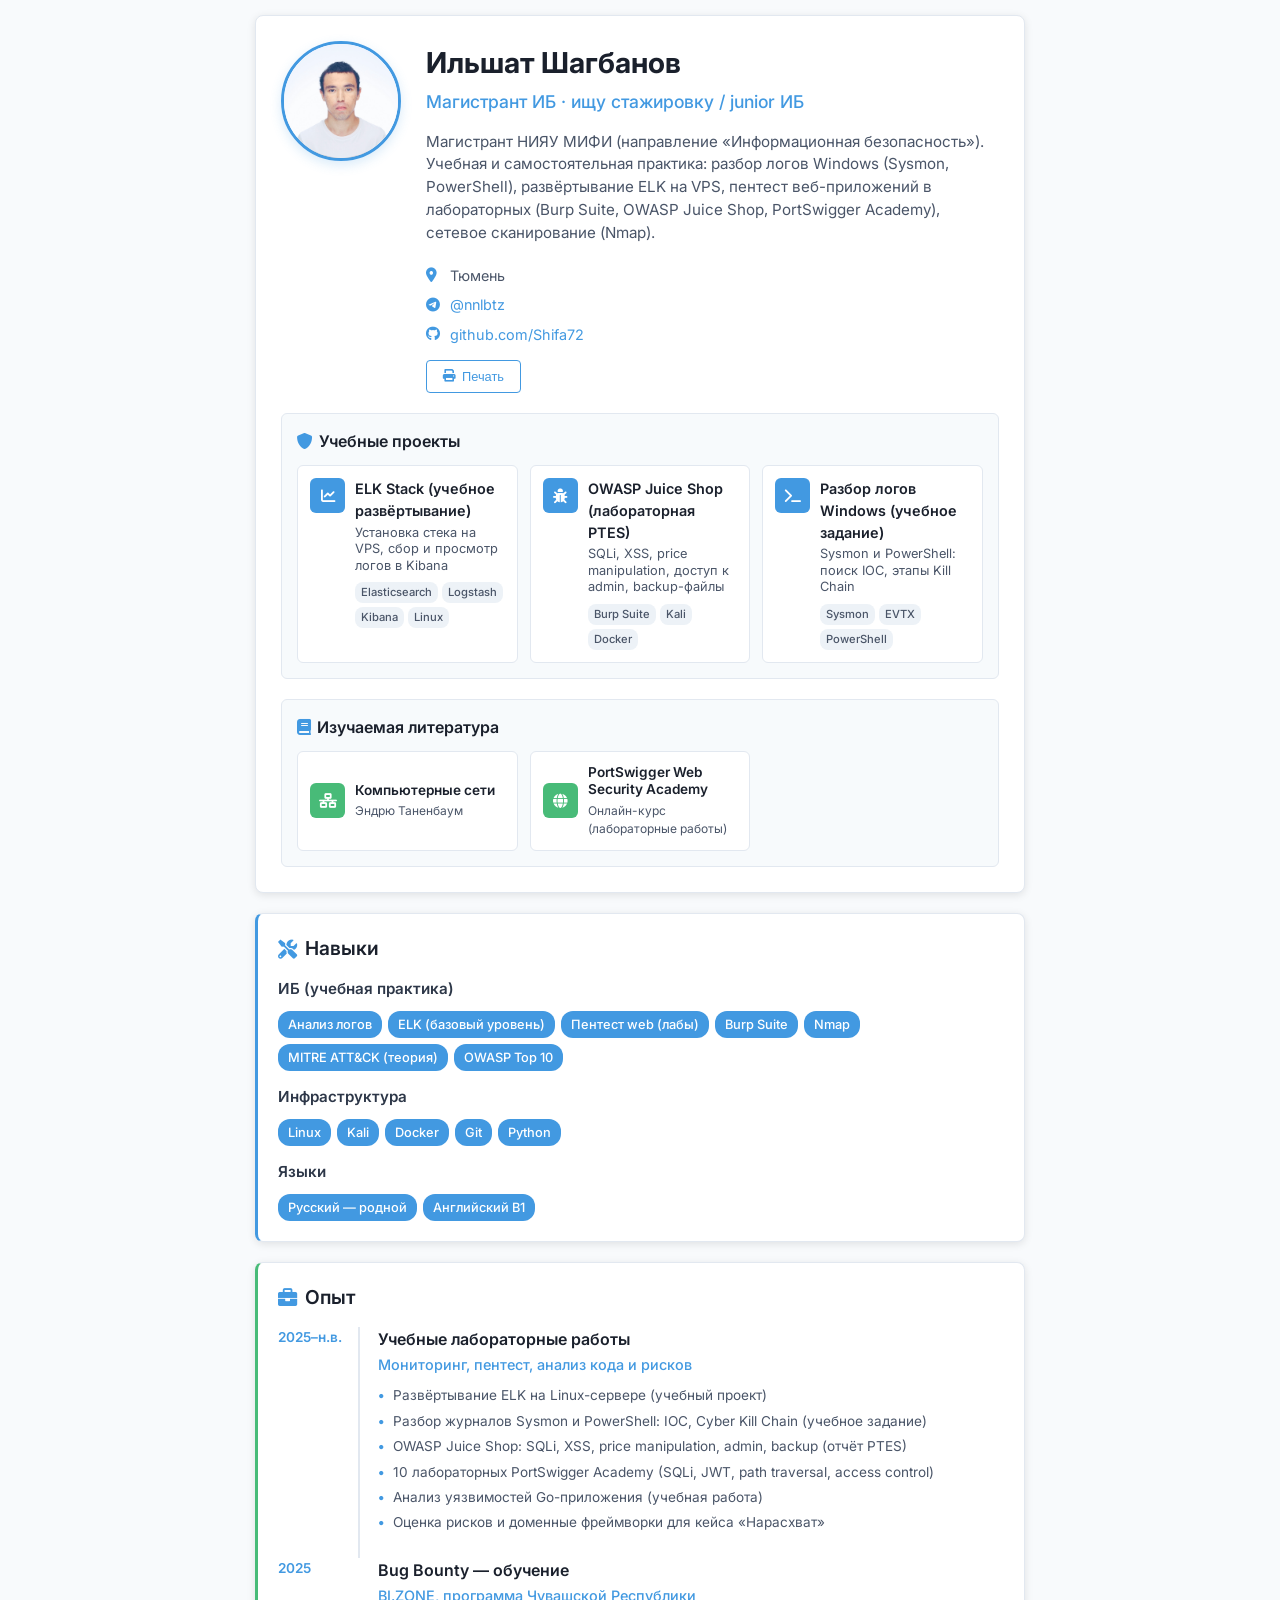
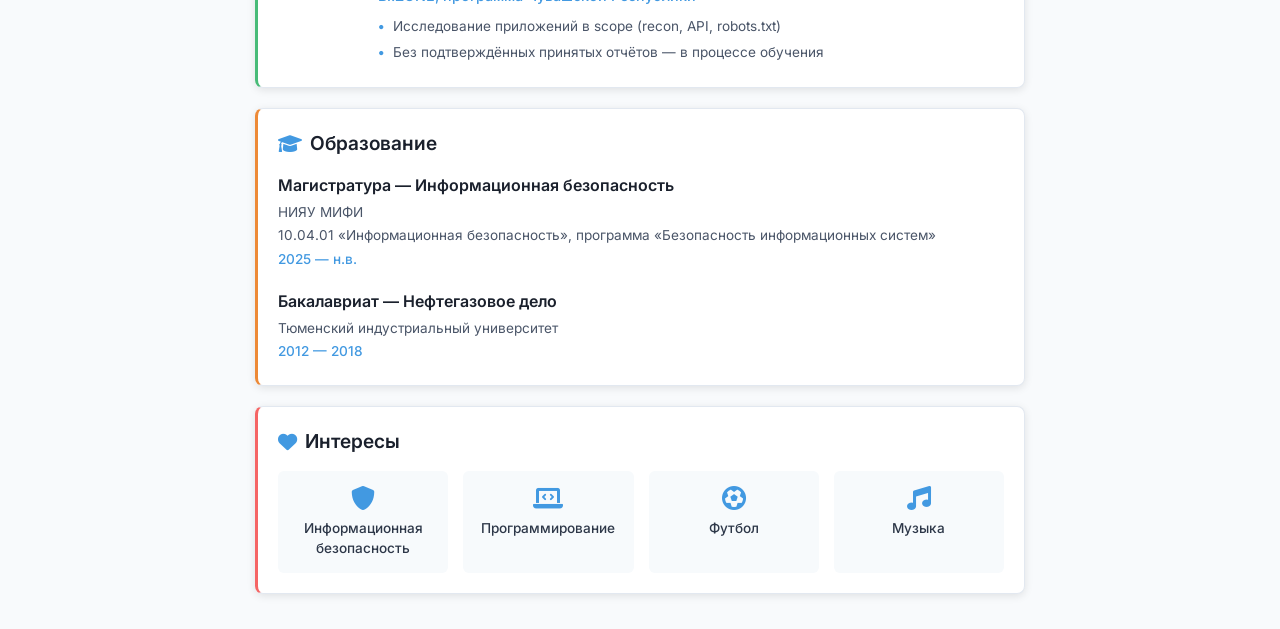
==== commit 932c06e4: "27june" ====
--- a/index.html
+++ b/index.html
@@ -3,26 +3,32 @@
     <head>
         <meta charset="UTF-8">
         <meta name="viewport" content="width=device-width, initial-scale=1.0">
-        <title>Ильшат Шагбанов - Резюме</title>
+        <meta name="description" content="Ильшат Шагбанов — магистрант МИФИ, junior ИБ, учебная практика SOC и пентеста">
+        <title>Ильшат Шагбанов — Информационная безопасность</title>
         <link href="style.css" rel="stylesheet"/>
         <link rel="stylesheet" href="https://cdnjs.cloudflare.com/ajax/libs/font-awesome/6.0.0/css/all.min.css">
     </head>
-    
+
     <body>
         <div class="container">
-            <!-- Header Section -->
             <header class="header">
                 <div class="profile-section">
                     <img src="IMG_9881.jpg" alt="Ильшат Шагбанов" class="avatar" />
                     <div class="profile-info">
                         <h1>Ильшат Шагбанов</h1>
-                        <h2>Инженер / Разработчик</h2>
+                        <h2>Магистрант ИБ · ищу стажировку / junior ИБ</h2>
                         <p class="summary">
-                            Изучаю веб-разработку (HTML, CSS, JavaScript) для расширения профессиональных возможностей. 
-                            Стремлюсь к постоянному развитию и изучению новых технологий.
+                            Магистрант НИЯУ МИФИ (направление «Информационная безопасность»).
+                            Учебная и самостоятельная практика: разбор логов Windows (Sysmon, PowerShell),
+                            развёртывание ELK на VPS, пентест веб-приложений в лабораторных
+                            (Burp Suite, OWASP Juice Shop, PortSwigger Academy), сетевое сканирование (Nmap).
                         </p>
-                        
+
                         <div class="contact-info">
+                            <div class="contact-item">
+                                <i class="fas fa-map-marker-alt"></i>
+                                <span>Тюмень</span>
+                            </div>
                             <div class="contact-item">
                                 <i class="fab fa-telegram"></i>
                                 <a href="https://t.me/nnlbtz" target="_blank">@nnlbtz</a>
@@ -32,7 +38,7 @@
                                 <a href="https://github.com/Shifa72" target="_blank">github.com/Shifa72</a>
                             </div>
                         </div>
-                        
+
                         <div class="action-buttons">
                             <button class="btn btn-secondary" onclick="printResume()">
                                 <i class="fas fa-print"></i> Печать
@@ -40,59 +46,56 @@
                         </div>
                     </div>
                 </div>
-                
-                <!-- Featured Projects -->
+
                 <div class="featured-projects">
-                    <h3><i class="fas fa-star"></i> Ключевые проекты</h3>
+                    <h3><i class="fas fa-shield-alt"></i> Учебные проекты</h3>
                     <div class="projects-preview">
                         <div class="project-preview-item">
                             <div class="project-icon">
-                                <i class="fas fa-laptop-code"></i>
-                            </div>
-                                        <div class="project-info">
-                                        <h4>Персональное резюме</h4>
-                                        <p>Адаптивный сайт-портфолио</p>
-                                        <div class="project-tech-preview">
-                                            <span>HTML</span>
-                                            <span>CSS</span>
-                                            <span>JS</span>
-                                        </div>
-                                    </div>
+                                <i class="fas fa-chart-line"></i>
+                            </div>
+                            <div class="project-info">
+                                <h4>ELK Stack (учебное развёртывание)</h4>
+                                <p>Установка стека на VPS, сбор и просмотр логов в Kibana</p>
+                                <div class="project-tech-preview">
+                                    <span>Elasticsearch</span>
+                                    <span>Logstash</span>
+                                    <span>Kibana</span>
+                                    <span>Linux</span>
+                                </div>
+                            </div>
                         </div>
                         <div class="project-preview-item">
                             <div class="project-icon">
-                                <i class="fas fa-globe"></i>
+                                <i class="fas fa-bug"></i>
                             </div>
                             <div class="project-info">
-                                <h4><a href="https://tyumen-science.ru" target="_blank">Tyumen-science.ru</a></h4>
-                                <p>Сайт научного журнала</p>
+                                <h4>OWASP Juice Shop (лабораторная PTES)</h4>
+                                <p>SQLi, XSS, price manipulation, доступ к admin, backup-файлы</p>
                                 <div class="project-tech-preview">
-                                    <span>HTML</span>
-                                    <span>CSS</span>
-                                    <span>JS</span>
-                                    <span>Node.js</span>
-                                    <span>PostgreSQL</span>
+                                    <span>Burp Suite</span>
+                                    <span>Kali</span>
+                                    <span>Docker</span>
                                 </div>
                             </div>
                         </div>
                         <div class="project-preview-item">
                             <div class="project-icon">
-                                <i class="fas fa-home"></i>
+                                <i class="fas fa-terminal"></i>
                             </div>
                             <div class="project-info">
-                                <h4><a href="https://shifa72.github.io/okna-tmn/" target="_blank">Okna-tmn</a></h4>
-                                <p>Сайт компании по окнам</p>
+                                <h4>Разбор логов Windows (учебное задание)</h4>
+                                <p>Sysmon и PowerShell: поиск IOC, этапы Kill Chain</p>
                                 <div class="project-tech-preview">
-                                    <span>HTML</span>
-                                    <span>CSS</span>
-                                    <span>JS</span>
+                                    <span>Sysmon</span>
+                                    <span>EVTX</span>
+                                    <span>PowerShell</span>
                                 </div>
                             </div>
                         </div>
                     </div>
                 </div>
-                
-                <!-- Learning Resources -->
+
                 <div class="learning-resources">
                     <h3><i class="fas fa-book"></i> Изучаемая литература</h3>
                     <div class="books-grid">
@@ -107,93 +110,122 @@
                         </div>
                         <div class="book-item">
                             <div class="book-icon">
-                                <i class="fas fa-code"></i>
+                                <i class="fas fa-globe"></i>
                             </div>
                             <div class="book-info">
-                                <h4>JavaScript: Полное руководство</h4>
-                                <p>Дэвид Флэнаган</p>
-                            </div>
-                        </div>
-                        <div class="book-item">
-                            <div class="book-icon">
-                                <i class="fas fa-cogs"></i>
-                            </div>
-                            <div class="book-info">
-                                <h4>Node.js в действии</h4>
-                                <p>Майк Кантелон</p>
-                            </div>
-                        </div>
-                        
+                                <h4>PortSwigger Web Security Academy</h4>
+                                <p>Онлайн-курс (лабораторные работы)</p>
+                            </div>
+                        </div>
                     </div>
                 </div>
             </header>
 
-            <!-- Skills Section -->
             <section class="card bg-blue">
-                <h2><i class="fas fa-code"></i> Навыки</h2>
+                <h2><i class="fas fa-tools"></i> Навыки</h2>
                 <div class="skills-grid">
                     <div class="skill-category">
-                        <h3>Технические навыки</h3>
+                        <h3>ИБ (учебная практика)</h3>
                         <div class="skill-tags">
-                            <span class="skill-tag">HTML</span>
-                            <span class="skill-tag">CSS</span>
-                            <span class="skill-tag">JavaScript</span>
+                            <span class="skill-tag">Анализ логов</span>
+                            <span class="skill-tag">ELK (базовый уровень)</span>
+                            <span class="skill-tag">Пентест web (лабы)</span>
+                            <span class="skill-tag">Burp Suite</span>
+                            <span class="skill-tag">Nmap</span>
+                            <span class="skill-tag">MITRE ATT&CK (теория)</span>
+                            <span class="skill-tag">OWASP Top 10</span>
+                        </div>
+                    </div>
+                    <div class="skill-category">
+                        <h3>Инфраструктура</h3>
+                        <div class="skill-tags">
+                            <span class="skill-tag">Linux</span>
+                            <span class="skill-tag">Kali</span>
+                            <span class="skill-tag">Docker</span>
                             <span class="skill-tag">Git</span>
-                            <span class="skill-tag">React</span>
-                            <span class="skill-tag">Vue</span>
-                            <span class="skill-tag">TypeScript</span>
-                            <span class="skill-tag">Node.js</span>
-                            <span class="skill-tag">PostgreSQL</span>
+                            <span class="skill-tag">Python</span>
                         </div>
                     </div>
                     <div class="skill-category">
                         <h3>Языки</h3>
                         <div class="skill-tags">
-                            <span class="skill-tag">Русский</span>
-                            <span class="skill-tag">Английский (B2)</span>
-                        </div>
-                    </div>
-                </div>
-            </section>
-
-
-            <!-- Education Section -->
+                            <span class="skill-tag">Русский — родной</span>
+                            <span class="skill-tag">Английский B1</span>
+                        </div>
+                    </div>
+                </div>
+            </section>
+
+            <section class="card bg-green">
+                <h2><i class="fas fa-briefcase"></i> Опыт</h2>
+                <div class="timeline">
+                    <div class="timeline-item">
+                        <div class="timeline-date">2025–н.в.</div>
+                        <div class="timeline-content">
+                            <h3>Учебные лабораторные работы</h3>
+                            <h4>Мониторинг, пентест, анализ кода и рисков</h4>
+                            <ul>
+                                <li>Развёртывание ELK на Linux-сервере (учебный проект)</li>
+                                <li>Разбор журналов Sysmon и PowerShell: IOC, Cyber Kill Chain (учебное задание)</li>
+                                <li>OWASP Juice Shop: SQLi, XSS, price manipulation, admin, backup (отчёт PTES)</li>
+                                <li>10 лабораторных PortSwigger Academy (SQLi, JWT, path traversal, access control)</li>
+                                <li>Анализ уязвимостей Go-приложения (учебная работа)</li>
+                                <li>Оценка рисков и доменные фреймворки для кейса «Нарасхват»</li>
+                            </ul>
+                        </div>
+                    </div>
+                    <div class="timeline-item">
+                        <div class="timeline-date">2025</div>
+                        <div class="timeline-content">
+                            <h3>Bug Bounty — обучение</h3>
+                            <h4>BI.ZONE, программа Чувашской Республики</h4>
+                            <ul>
+                                <li>Исследование приложений в scope (recon, API, robots.txt)</li>
+                                <li>Без подтверждённых принятых отчётов — в процессе обучения</li>
+                            </ul>
+                        </div>
+                    </div>
+                </div>
+            </section>
+
             <section class="card bg-yellow">
                 <h2><i class="fas fa-graduation-cap"></i> Образование</h2>
                 <div class="education-item">
-                    <h3>Высшее техническое образование</h3>
-                    <p>Тюменский Индустриальный Университет</p>
-                    <p>Нефтегазовое Дело</p>
-                    <p class="education-year">2012 - 2018</p>
-                </div>
-            </section>
-
-            <!-- Interests Section -->
+                    <h3>Магистратура — Информационная безопасность</h3>
+                    <p>НИЯУ МИФИ</p>
+                    <p>10.04.01 «Информационная безопасность», программа «Безопасность информационных систем»</p>
+                    <p class="education-year">2025 — н.в.</p>
+                </div>
+                <div class="education-item" style="margin-top: 20px;">
+                    <h3>Бакалавриат — Нефтегазовое дело</h3>
+                    <p>Тюменский индустриальный университет</p>
+                    <p class="education-year">2012 — 2018</p>
+                </div>
+            </section>
+
             <section class="card bg-red">
                 <h2><i class="fas fa-heart"></i> Интересы</h2>
                 <div class="interests-grid">
                     <div class="interest-item">
+                        <i class="fas fa-shield-alt"></i>
+                        <span>Информационная безопасность</span>
+                    </div>
+                    <div class="interest-item">
+                        <i class="fas fa-laptop-code"></i>
+                        <span>Программирование</span>
+                    </div>
+                    <div class="interest-item">
                         <i class="fas fa-futbol"></i>
                         <span>Футбол</span>
                     </div>
                     <div class="interest-item">
-                        <i class="fas fa-car"></i>
-                        <span>Автомобили</span>
-                    </div>
-                    <div class="interest-item">
                         <i class="fas fa-music"></i>
                         <span>Музыка</span>
                     </div>
-                    <div class="interest-item">
-                        <i class="fas fa-laptop-code"></i>
-                        <span>Программирование</span>
-                    </div>
-                </div>
-            </section>
-
-
+                </div>
+            </section>
         </div>
 
         <script src="script.js"></script>
     </body>
-</html>+</html>
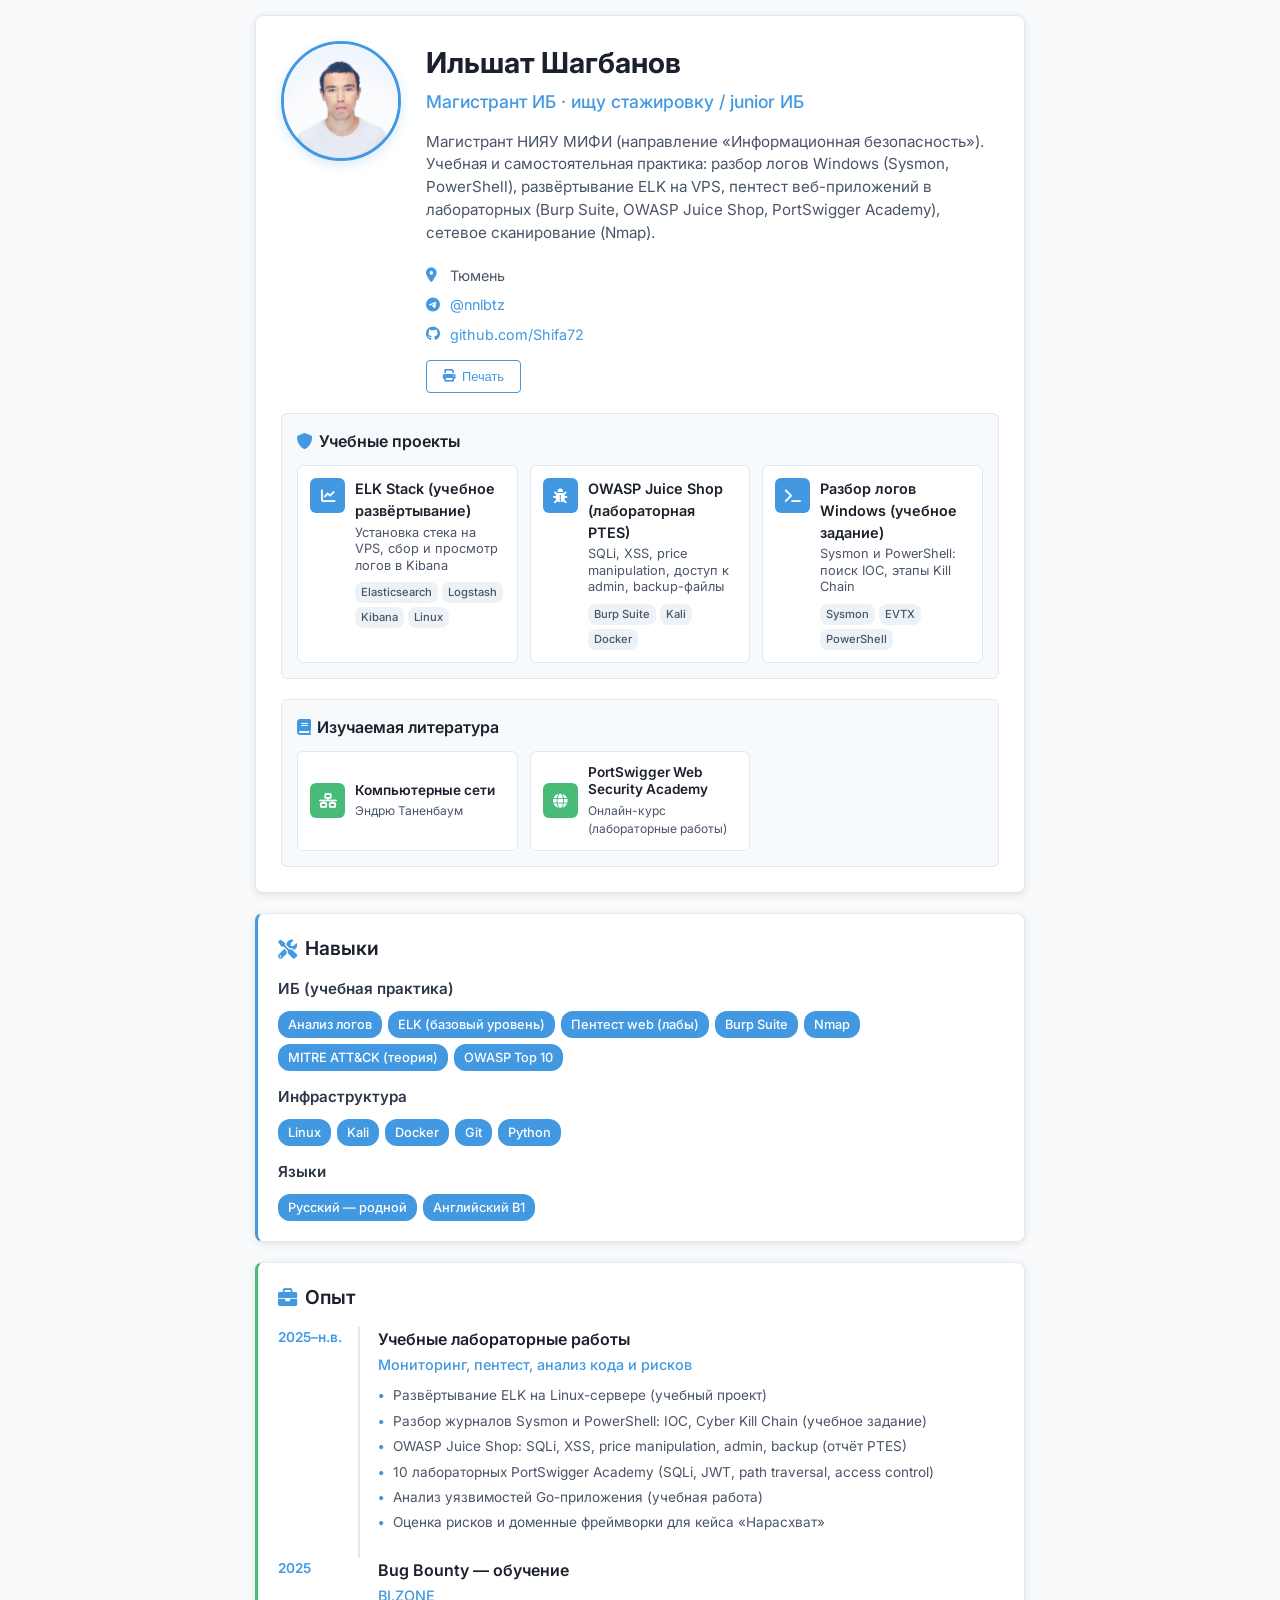
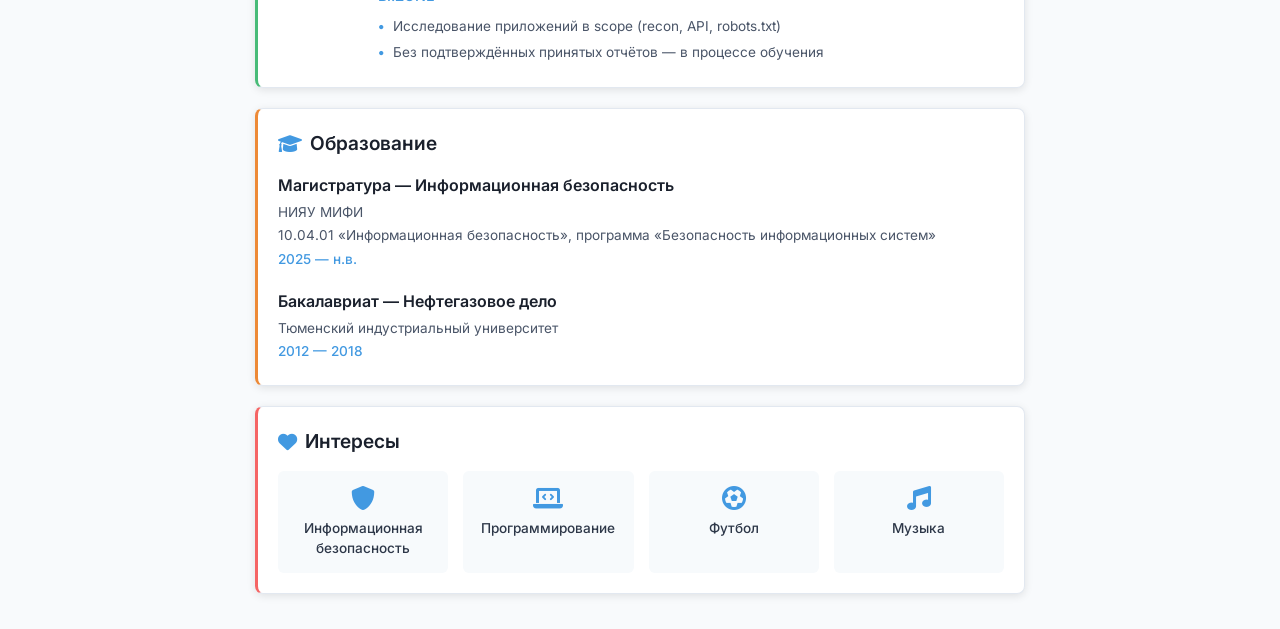
==== commit f95232e8: "Update index.html" ====
--- a/index.html
+++ b/index.html
@@ -178,7 +178,7 @@
                         <div class="timeline-date">2025</div>
                         <div class="timeline-content">
                             <h3>Bug Bounty — обучение</h3>
-                            <h4>BI.ZONE, программа Чувашской Республики</h4>
+                            <h4>BI.ZONE</h4>
                             <ul>
                                 <li>Исследование приложений в scope (recon, API, robots.txt)</li>
                                 <li>Без подтверждённых принятых отчётов — в процессе обучения</li>
@@ -227,5 +227,19 @@
         </div>
 
         <script src="script.js"></script>
+
+        <!-- Yandex.Metrika counter -->
+        <script type="text/javascript">
+            (function(m,e,t,r,i,k,a){
+                m[i]=m[i]||function(){(m[i].a=m[i].a||[]).push(arguments)};
+                m[i].l=1*new Date();
+                for (var j = 0; j < document.scripts.length; j++) {if (document.scripts[j].src === r) { return; }}
+                k=e.createElement(t),a=e.getElementsByTagName(t)[0],k.async=1,k.src=r,a.parentNode.insertBefore(k,a)
+            })(window, document,'script','https://mc.yandex.ru/metrika/tag.js?id=110201601', 'ym');
+
+            ym(110201601, 'init', {ssr:true, webvisor:true, clickmap:true, ecommerce:"dataLayer", referrer: document.referrer, url: location.href, accurateTrackBounce:true, trackLinks:true});
+        </script>
+        <noscript><div><img src="https://mc.yandex.ru/watch/110201601" style="position:absolute; left:-9999px;" alt="" /></div></noscript>
+        <!-- /Yandex.Metrika counter -->
     </body>
 </html>
